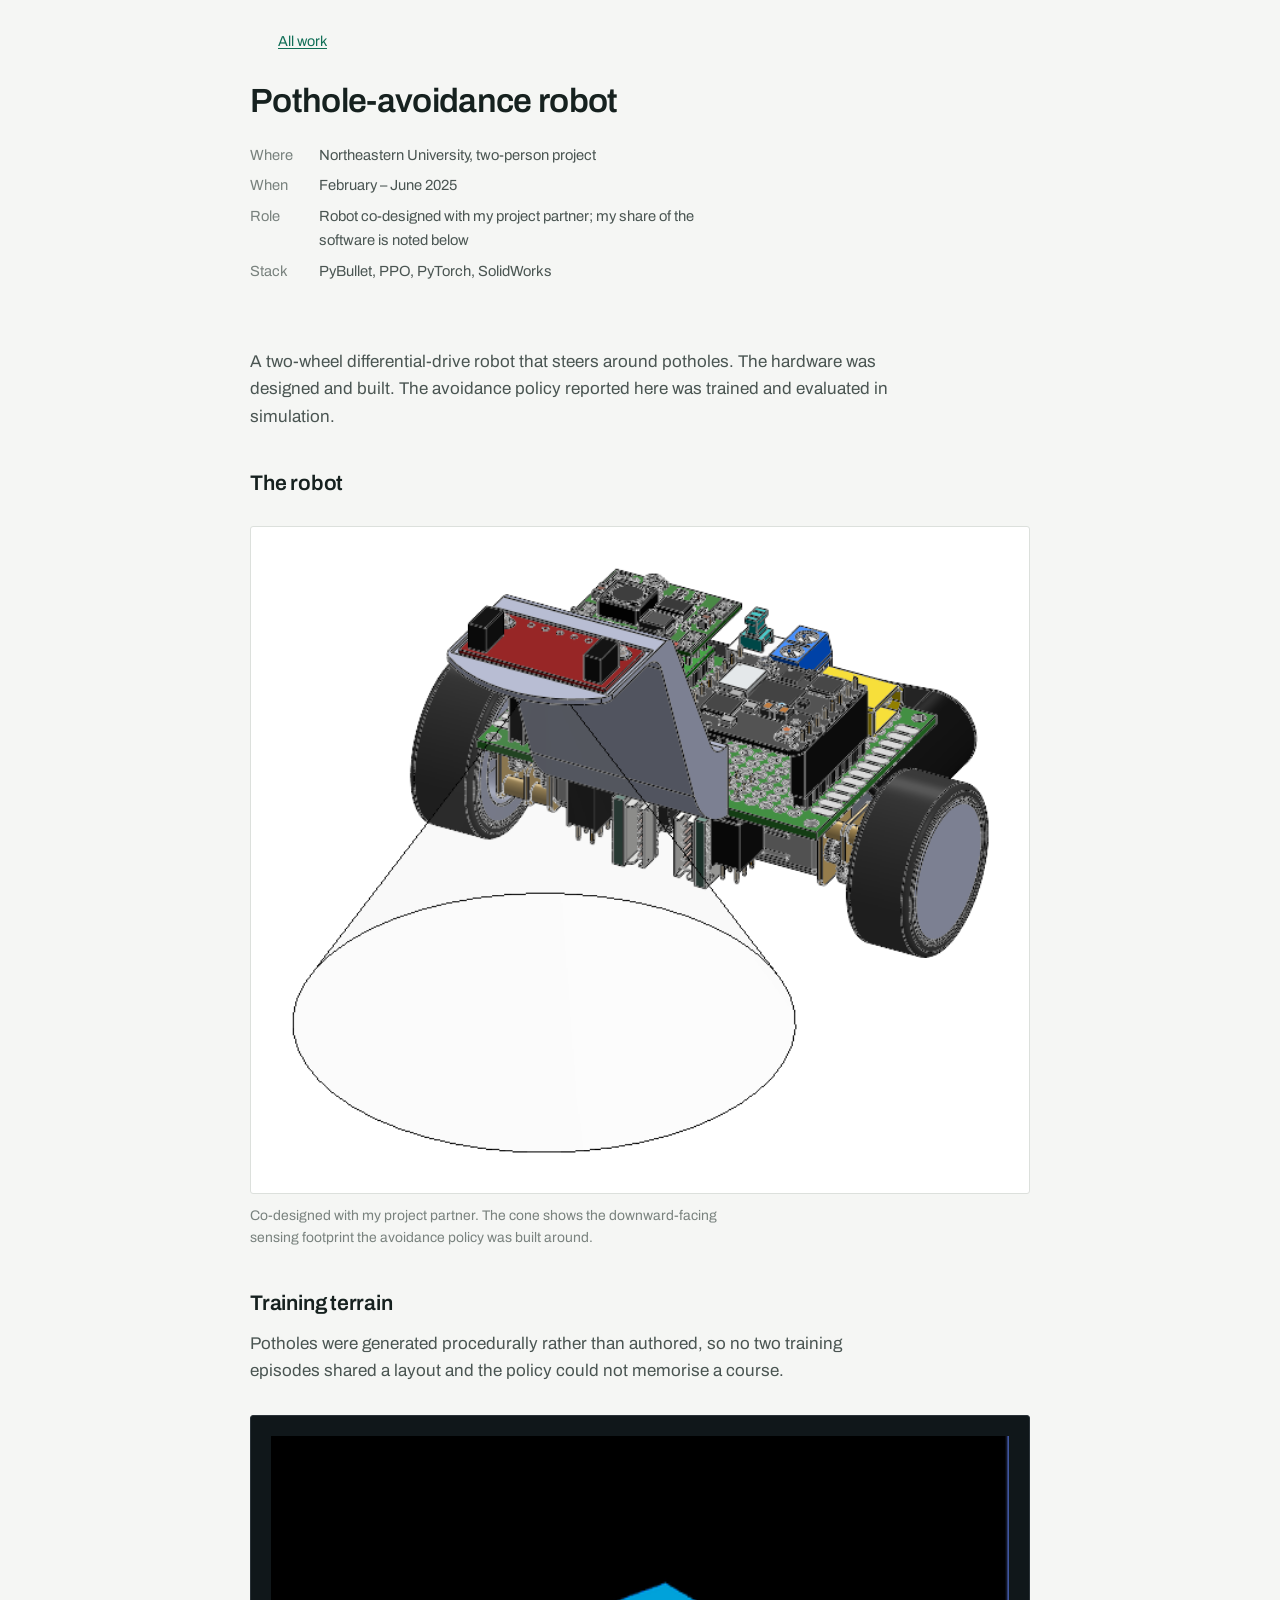
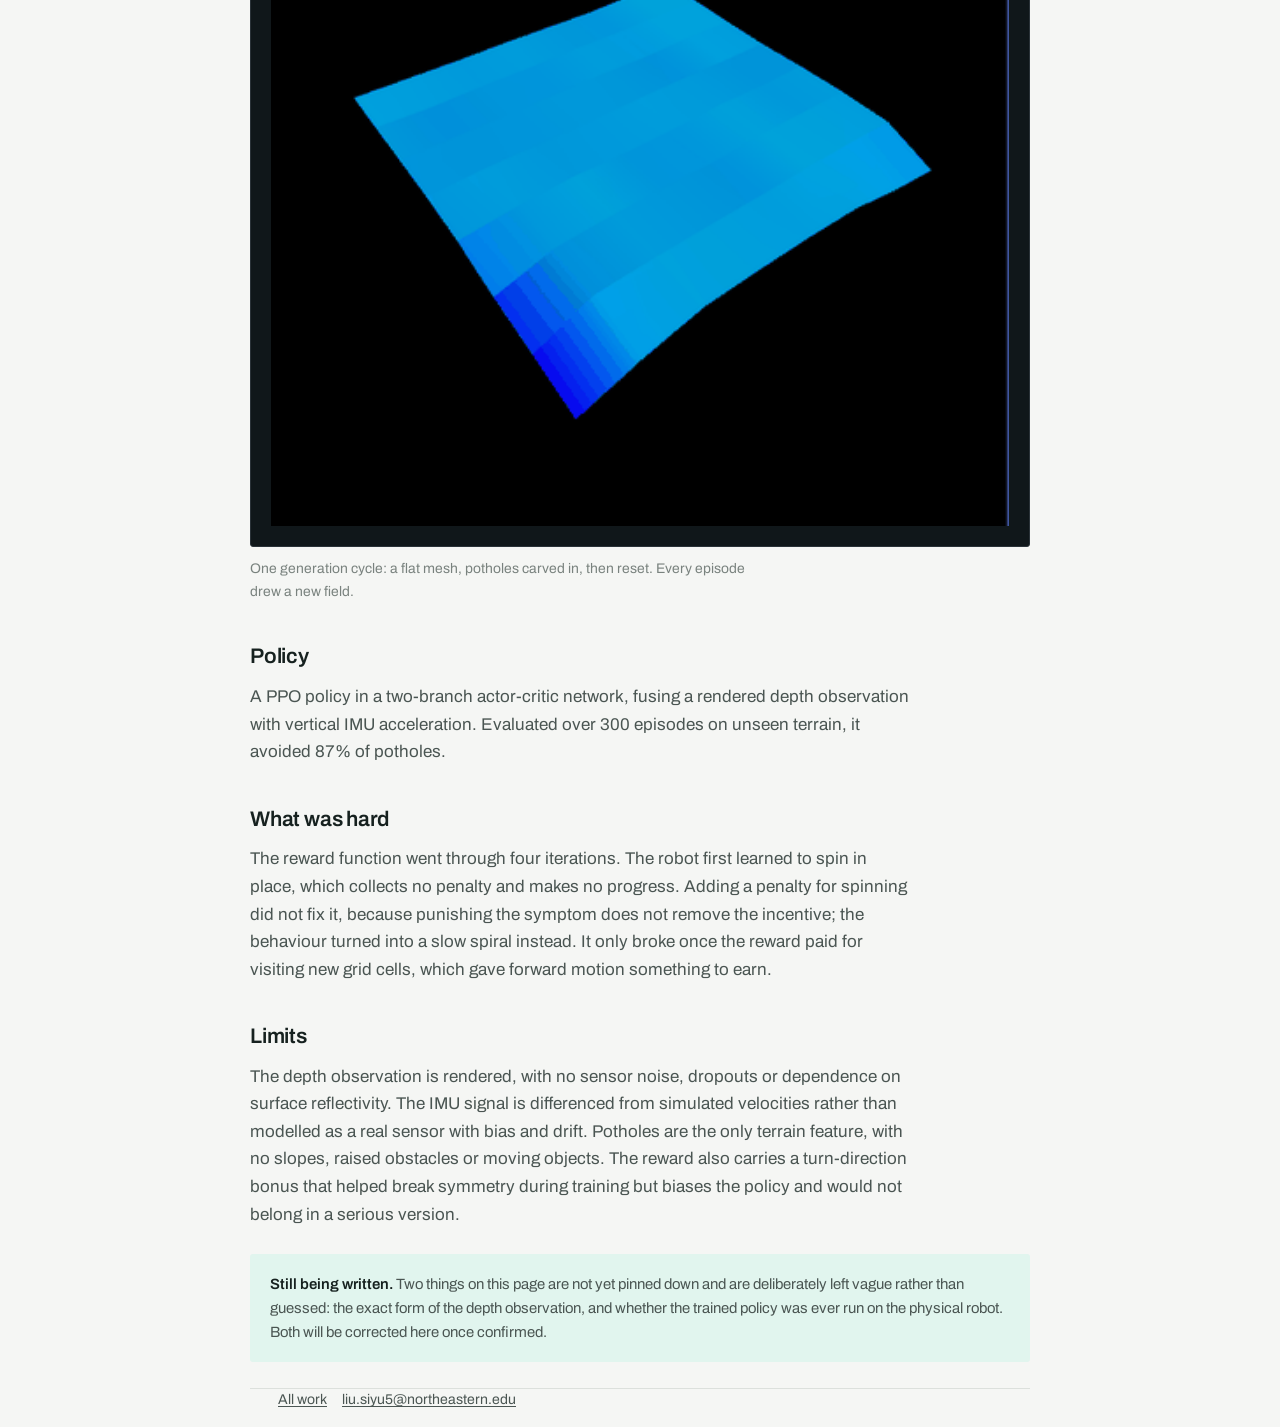
==== projects/pothole-avoidance.html @ 48fe31e1 "New Profolio" ====
<!DOCTYPE html>
<html lang="en">
<head>
<meta charset="utf-8">
<meta name="viewport" content="width=device-width, initial-scale=1">
<title>Pothole-avoidance robot — Siyu (Sophia) Liu</title>
<meta name="description" content="A two-wheel differential-drive robot designed and built with a partner, with a PPO avoidance policy trained on procedurally generated pothole terrain in PyBullet.">
<link rel="stylesheet" href="../assets/css/site.css">
</head>
<body>

<div class="wrap narrow"><a class="backlink" href="../index.html">All work</a></div>

<header class="wrap narrow detail-head">
  <h1>Pothole-avoidance robot</h1>
  <dl class="dl">
    <dt>Where</dt>
    <dd>Northeastern University, two-person project</dd>
    <dt>When</dt>
    <dd>February – June 2025</dd>
    <dt>Role</dt>
    <dd>Robot co-designed with my project partner; my share of the software is
      noted below</dd>
    <dt>Stack</dt>
    <dd>PyBullet, PPO, PyTorch, SolidWorks</dd>
  </dl>
</header>

<main class="wrap narrow body-copy">

  <p>A two-wheel differential-drive robot that steers around potholes. The
    hardware was designed and built. The avoidance policy reported here was
    trained and evaluated in simulation.</p>

  <h2>The robot</h2>

  <figure>
    <div class="frame"><img src="../assets/img/robot-cad.png" alt="CAD render of the two-wheel differential-drive robot showing stacked control boards, motor drivers and the downward-facing sensor cone."></div>
    <figcaption>Co-designed with my project partner. The cone shows the
      downward-facing sensing footprint the avoidance policy was built
      around.</figcaption>
  </figure>

  <h2>Training terrain</h2>

  <p>Potholes were generated procedurally rather than authored, so no two
    training episodes shared a layout and the policy could not memorise a
    course.</p>

  <figure>
    <div class="frame dark"><img src="../assets/img/terrain-gen.gif" alt="Animation of a terrain mesh deforming as potholes are carved into it and then flattened again."></div>
    <figcaption>One generation cycle: a flat mesh, potholes carved in, then
      reset. Every episode drew a new field.</figcaption>
  </figure>

  <h2>Policy</h2>

  <p>A PPO policy in a two-branch actor-critic network, fusing a rendered depth
    observation with vertical IMU acceleration. Evaluated over 300 episodes on
    unseen terrain, it avoided 87% of potholes.</p>

  <h2>What was hard</h2>

  <p>The reward function went through four iterations. The robot first learned
    to spin in place, which collects no penalty and makes no progress. Adding a
    penalty for spinning did not fix it, because punishing the symptom does not
    remove the incentive; the behaviour turned into a slow spiral instead. It
    only broke once the reward paid for visiting new grid cells, which gave
    forward motion something to earn.</p>

  <h2>Limits</h2>

  <p>The depth observation is rendered, with no sensor noise, dropouts or
    dependence on surface reflectivity. The IMU signal is differenced from
    simulated velocities rather than modelled as a real sensor with bias and
    drift. Potholes are the only terrain feature, with no slopes, raised
    obstacles or moving objects. The reward also carries a turn-direction bonus
    that helped break symmetry during training but biases the policy and would
    not belong in a serious version.</p>

  <div class="pending">
    <p><strong>Still being written.</strong> Two things on this page are not yet
      pinned down and are deliberately left vague rather than guessed: the exact
      form of the depth observation, and whether the trained policy was ever run
      on the physical robot. Both will be corrected here once confirmed.</p>
  </div>

</main>

<footer class="wrap narrow">
  <p><a href="../index.html">All work</a>
    &nbsp;&nbsp;&nbsp;
    <a href="mailto:liu.siyu5@northeastern.edu">liu.siyu5@northeastern.edu</a></p>
</footer>

</body>
</html>
---- assets/css/site.css ----
@import url('https://fonts.googleapis.com/css2?family=Archivo:wght@400;500;600&display=swap');

:root {
  --paper: #f5f6f4;
  --card: #ffffff;
  --panel: #eceeea;
  --ink: #16211f;
  --ink-2: #4a5552;
  --ink-3: #79827e;
  --rule: #dce0dc;
  --accent: #0f6e56;
  --accent-soft: #e1f5ee;
  --measure: 66ch;
}

*, *::before, *::after { box-sizing: border-box; }

html { -webkit-text-size-adjust: 100%; }

body {
  margin: 0;
  background: var(--paper);
  color: var(--ink);
  font: 400 17px/1.62 'Archivo', system-ui, -apple-system, sans-serif;
  font-feature-settings: 'tnum' 1;
  -webkit-font-smoothing: antialiased;
}

.wrap { max-width: 1060px; margin: 0 auto; padding: 0 28px; }
.narrow { max-width: 780px; }

a { color: var(--accent); text-decoration-thickness: 1px; text-underline-offset: 2px; }
a:focus-visible, .card:focus-visible {
  outline: 2px solid var(--accent);
  outline-offset: 3px;
}

h1, h2, h3 { font-weight: 600; line-height: 1.22; margin: 0; }
h1 { font-size: 2.55rem; letter-spacing: -0.02em; }
h2 { font-size: 1.32rem; letter-spacing: -0.01em; }
h3 { font-size: 1.02rem; }
p { margin: 0 0 1.05em; max-width: var(--measure); }

/* ------------------------------------------------------------- masthead */
.masthead { padding: 76px 0 34px; }
.masthead h1 { max-width: 16ch; }
.role {
  margin: 14px 0 0;
  font-size: 1.12rem;
  color: var(--ink-2);
  max-width: 46ch;
}
.meta-links {
  margin-top: 26px;
  display: flex;
  flex-wrap: wrap;
  gap: 10px 22px;
  font-size: 0.93rem;
}
.note {
  margin-top: 30px;
  padding-left: 14px;
  border-left: 2px solid var(--accent);
  font-size: 0.93rem;
  color: var(--ink-2);
  max-width: 58ch;
}
.note p { margin: 0; }

hr.rule { border: 0; border-top: 1px solid var(--rule); margin: 0; }

/* ----------------------------------------------------------------- grid */
.grid {
  display: grid;
  grid-template-columns: repeat(2, 1fr);
  gap: 54px 40px;
  padding: 46px 0 80px;
}
.card {
  display: block;
  color: inherit;
  text-decoration: none;
}
.card .panel {
  background: var(--panel);
  border: 1px solid var(--rule);
  border-radius: 3px;
  aspect-ratio: 16 / 10;
  display: flex;
  align-items: center;
  justify-content: center;
  padding: 12px;
  overflow: hidden;
}
.card .panel img, .card .panel svg {
  max-width: 100%;
  max-height: 100%;
  width: auto;
  height: auto;
  display: block;
}
.card .panel.is-pending {
  color: var(--ink-3);
  font-size: 0.88rem;
  text-align: center;
}
.card h2 { margin-top: 18px; }
.card .blurb { margin: 7px 0 0; font-size: 0.95rem; color: var(--ink-2); }
.card .when { margin: 9px 0 0; font-size: 0.85rem; color: var(--ink-3); }
.card:hover h2 { color: var(--accent); }

/* ------------------------------------------------------------- detail */
.backlink { display: inline-block; padding: 30px 0 0; font-size: 0.9rem; }
.detail-head { padding: 26px 0 30px; }
.detail-head h1 { font-size: 2.1rem; max-width: 20ch; }
.dl {
  margin: 22px 0 0;
  display: grid;
  grid-template-columns: max-content 1fr;
  gap: 7px 26px;
  font-size: 0.92rem;
  max-width: 58ch;
}
.dl dt { color: var(--ink-3); }
.dl dd { margin: 0; color: var(--ink-2); }

.body-copy { padding: 34px 0 0; }
.body-copy h2 { margin: 40px 0 14px; }
.body-copy h3 { margin: 28px 0 8px; }
.body-copy p { color: var(--ink-2); }
.body-copy strong { font-weight: 600; color: var(--ink); }

figure {
  margin: 30px 0 34px;
  max-width: 940px;
}
figure .frame {
  background: var(--card);
  border: 1px solid var(--rule);
  border-radius: 3px;
  padding: 20px;
}
figure .frame.dark { background: #10171a; border-color: #2a3238; }
figure img, figure svg { display: block; width: 100%; height: auto; }
figure .strip { display: flex; gap: 12px; }
figure .strip img { width: 33.333%; }
figcaption {
  margin-top: 11px;
  font-size: 0.87rem;
  color: var(--ink-3);
  max-width: 62ch;
}

table.spec {
  width: 100%;
  max-width: 940px;
  border-collapse: collapse;
  font-size: 0.92rem;
  margin: 8px 0 30px;
}
table.spec th, table.spec td {
  text-align: left;
  vertical-align: top;
  padding: 9px 18px 9px 0;
  border-bottom: 1px solid var(--rule);
}
table.spec th { font-weight: 600; color: var(--accent); }
table.spec td { color: var(--ink-2); }

.pending {
  margin: 26px 0;
  padding: 18px 20px;
  background: var(--accent-soft);
  border-radius: 3px;
  font-size: 0.93rem;
  color: #085041;
}
.pending p { margin: 0; max-width: none; }

footer {
  border-top: 1px solid var(--rule);
  margin-top: 60px;
  padding: 28px 0 60px;
  font-size: 0.88rem;
  color: var(--ink-3);
}
footer a { color: var(--ink-2); }

@media (max-width: 720px) {
  body { font-size: 16px; }
  .wrap { padding: 0 20px; }
  h1 { font-size: 2rem; }
  .masthead { padding: 46px 0 26px; }
  .grid { grid-template-columns: 1fr; gap: 40px; padding: 34px 0 56px; }
  figure .strip { flex-direction: column; }
  figure .strip img { width: 100%; }
  .dl { grid-template-columns: 1fr; gap: 2px 0; }
  .dl dd { margin-bottom: 10px; }
}

@media (prefers-reduced-motion: reduce) {
  * { animation: none !important; transition: none !important; }
}

/* ------------------------------------------------------- portrait masthead */
.masthead-grid {
  display: grid;
  grid-template-columns: 188px 1fr;
  gap: 40px;
  align-items: start;
  padding: 72px 0 34px;
}
.portrait {
  width: 188px;
  height: 188px;
  border-radius: 3px;
  object-fit: cover;
  display: block;
  border: 1px solid var(--rule);
}
.section-head {
  display: flex;
  align-items: baseline;
  justify-content: space-between;
  gap: 20px;
  padding: 46px 0 0;
}
.section-head h2 { font-size: 1.05rem; letter-spacing: 0.04em; text-transform: uppercase; }
.section-head .count { font-size: 0.85rem; color: var(--ink-3); }
.grid.tight { padding: 26px 0 8px; gap: 44px 40px; }
.card .blurb { display: -webkit-box; -webkit-line-clamp: 2; -webkit-box-orient: vertical; overflow: hidden; }

.extras { padding: 40px 0 0; display: grid; grid-template-columns: 230px 1fr; gap: 34px; align-items: start; }
.extras img { width: 100%; height: auto; display: block; border: 1px solid var(--rule); border-radius: 3px; background: var(--card); padding: 12px; }
.extras h3 { margin-bottom: 6px; }
.extras p { font-size: 0.93rem; color: var(--ink-2); }
.extras .item + .item { margin-top: 22px; }

@media (max-width: 720px) {
  .masthead-grid { grid-template-columns: 1fr; gap: 24px; padding: 42px 0 24px; }
  .portrait { width: 132px; height: 132px; }
  .extras { grid-template-columns: 1fr; gap: 20px; }
}

/* ------------------------------------------------------------ skill line */
.skills {
  margin: 0 0 16px;
  font-size: 0.86rem;
  letter-spacing: 0.045em;
  text-transform: uppercase;
  color: var(--accent);
  display: flex;
  flex-wrap: wrap;
  gap: 6px 0;
  align-items: baseline;
}
.skills span + span::before {
  content: "";
  display: inline-block;
  width: 3px; height: 3px;
  border-radius: 50%;
  background: var(--ink-3);
  margin: 0 11px 3px;
}
@media (max-width: 720px) {
  .skills { font-size: 0.78rem; }
  .skills span + span::before { margin: 0 8px 3px; }
}
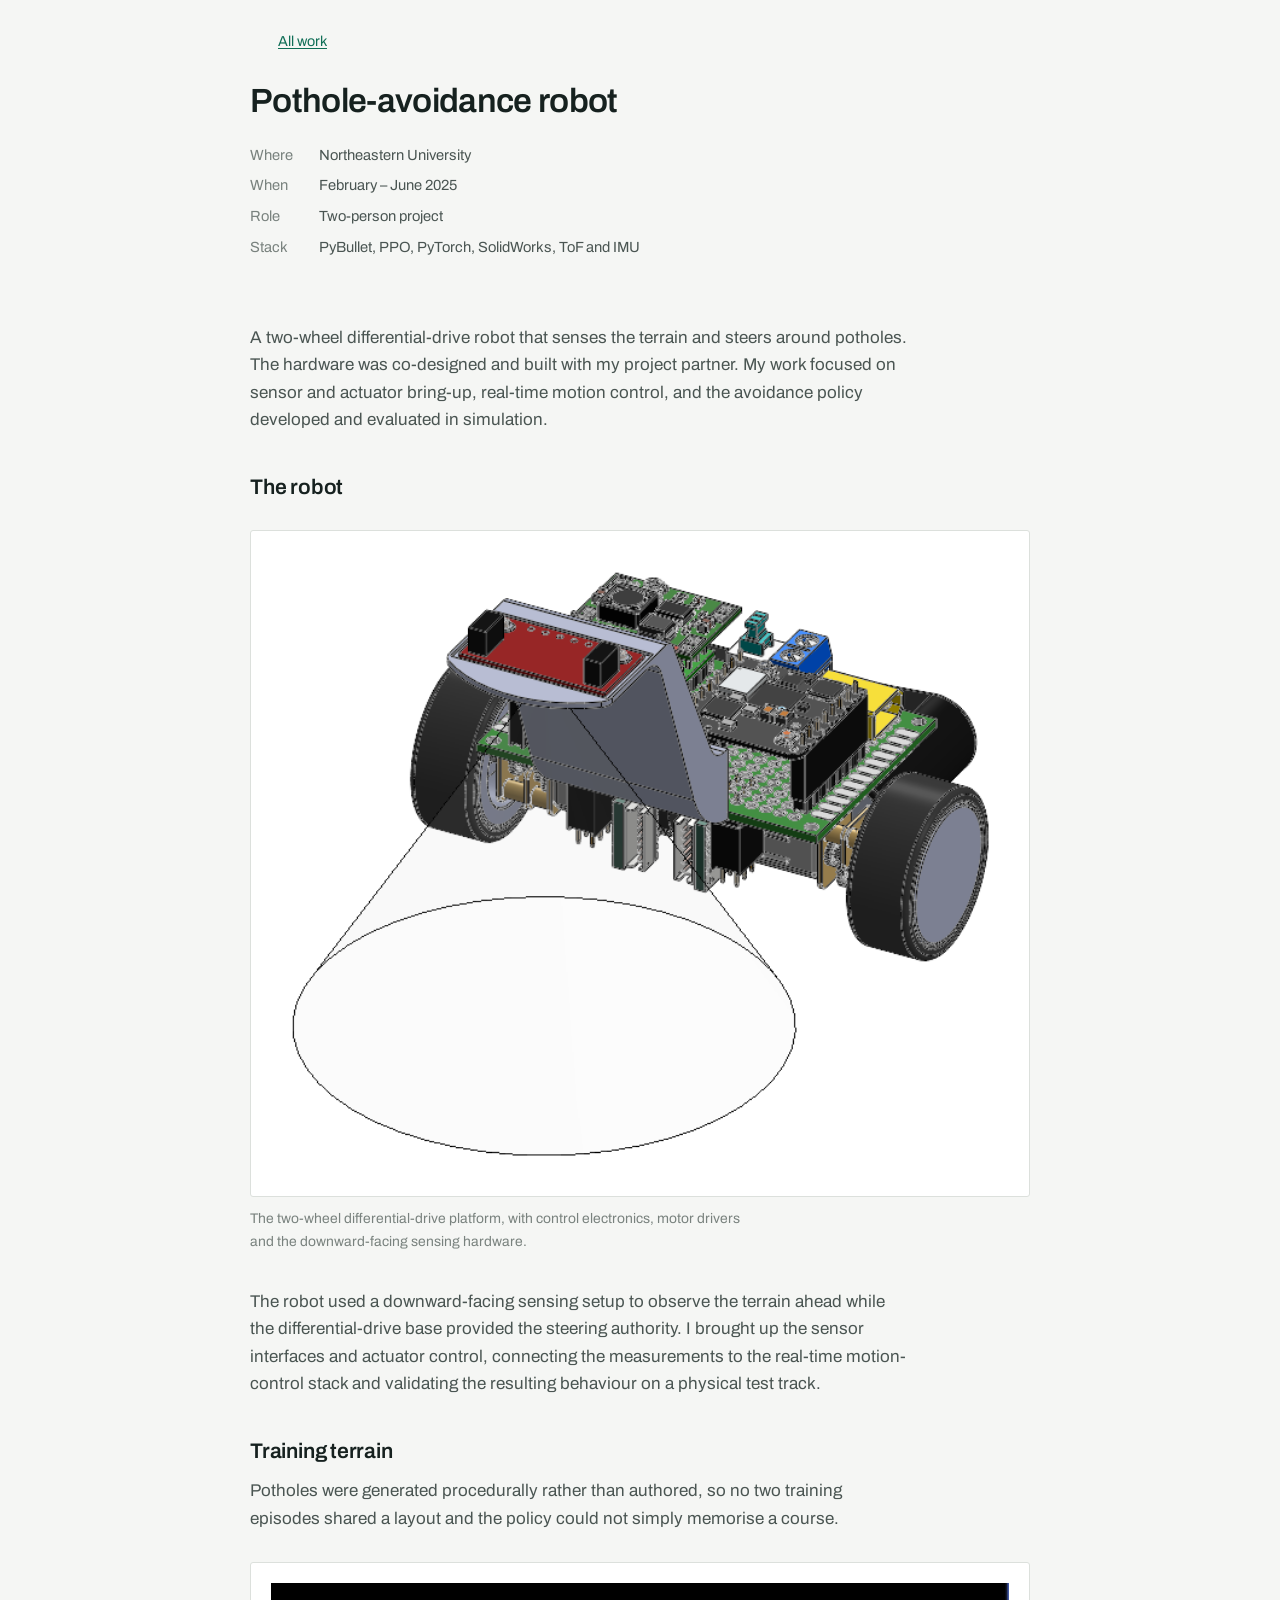
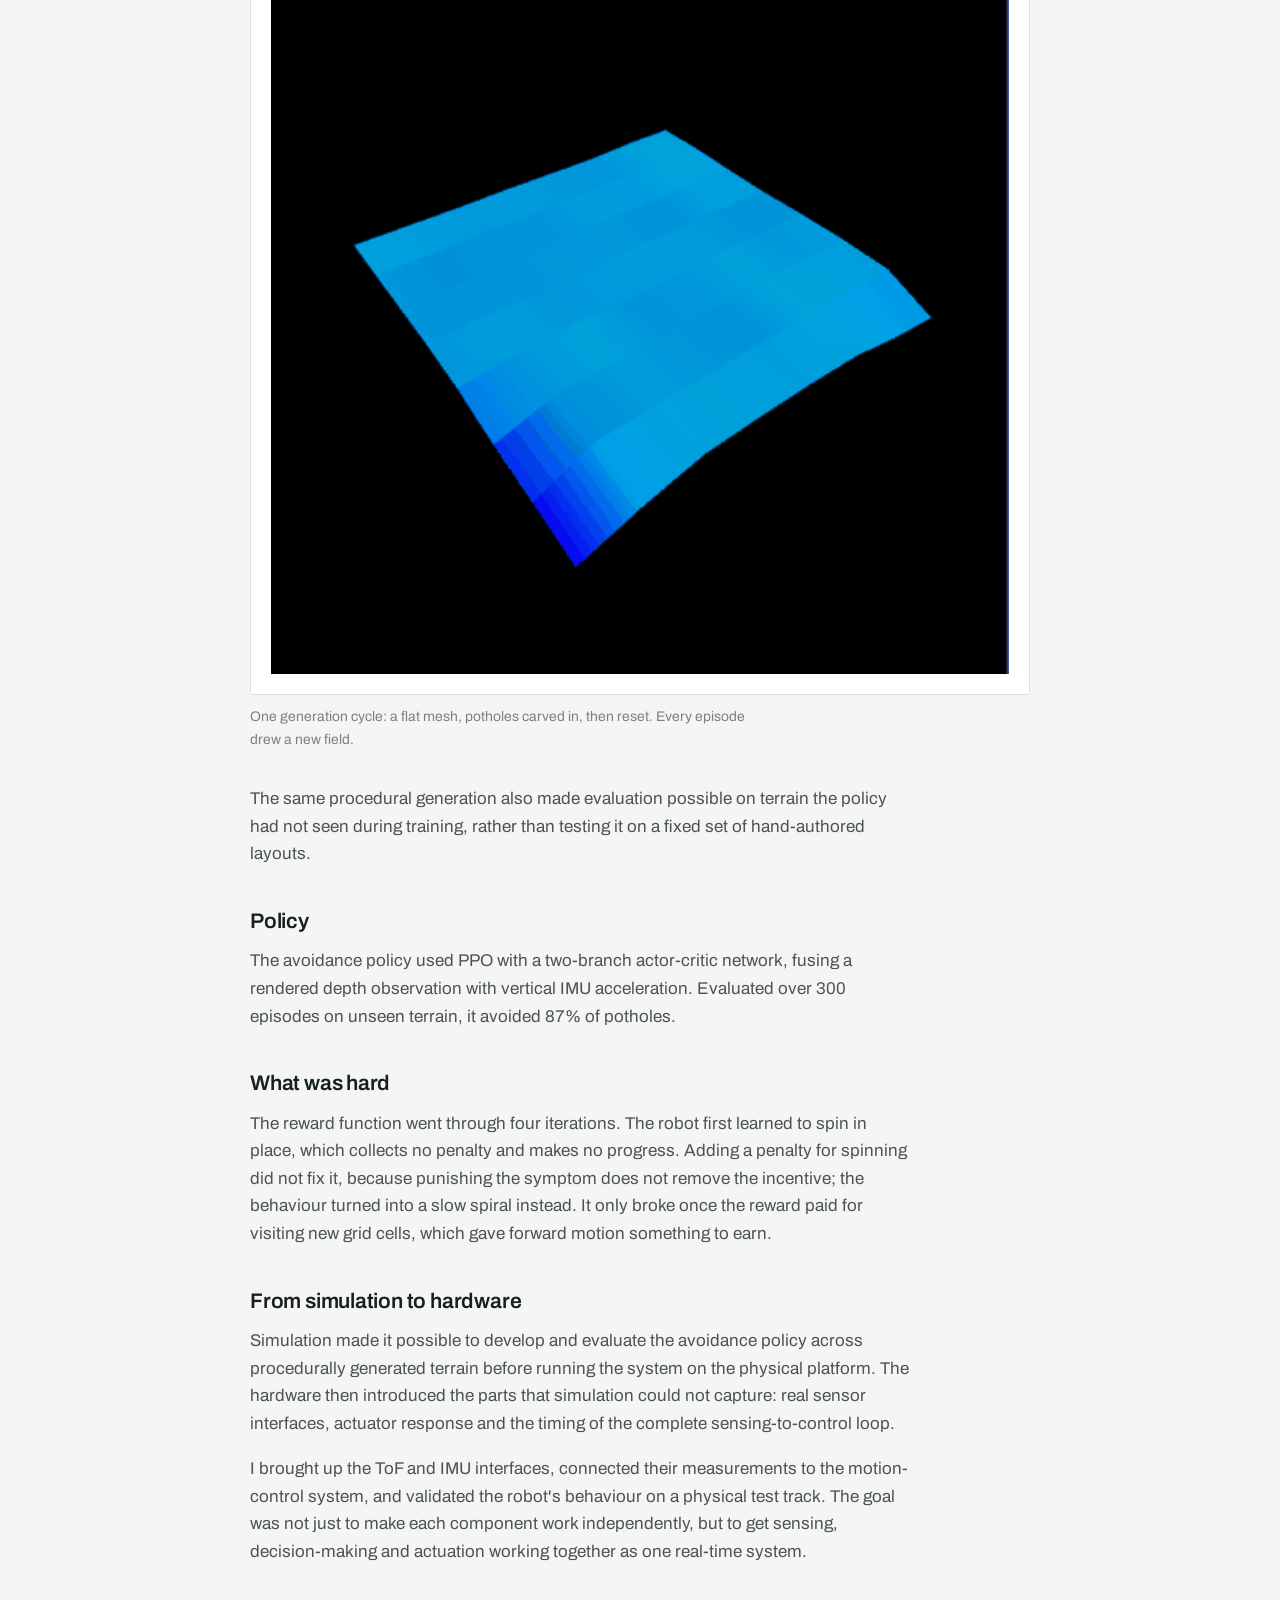
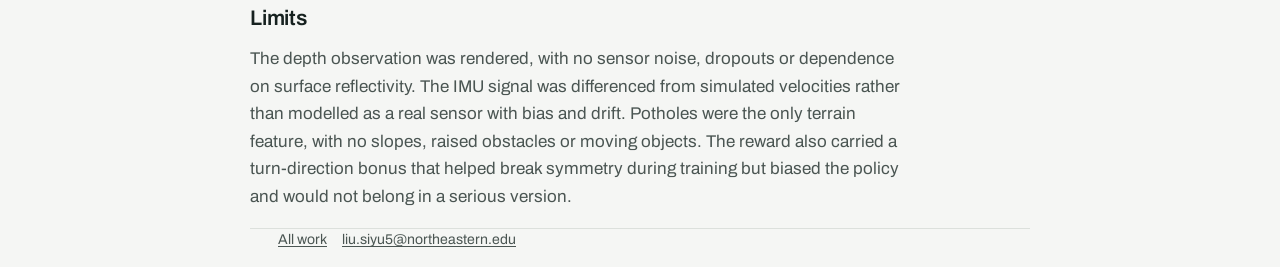
==== commit b22301a5: "Update Proj and main page" ====
--- a/projects/pothole-avoidance.html
+++ b/projects/pothole-avoidance.html
@@ -4,7 +4,7 @@
 <meta charset="utf-8">
 <meta name="viewport" content="width=device-width, initial-scale=1">
 <title>Pothole-avoidance robot — Siyu (Sophia) Liu</title>
-<meta name="description" content="A two-wheel differential-drive robot designed and built with a partner, with a PPO avoidance policy trained on procedurally generated pothole terrain in PyBullet.">
+<meta name="description" content="A two-wheel mobile robot integrating ToF and IMU sensing with real-time motion control, with a PPO pothole-avoidance policy developed in simulation and evaluated on unseen terrain.">
 <link rel="stylesheet" href="../assets/css/site.css">
 </head>
 <body>
@@ -15,75 +15,92 @@
   <h1>Pothole-avoidance robot</h1>
   <dl class="dl">
     <dt>Where</dt>
-    <dd>Northeastern University, two-person project</dd>
+    <dd>Northeastern University</dd>
     <dt>When</dt>
     <dd>February – June 2025</dd>
     <dt>Role</dt>
-    <dd>Robot co-designed with my project partner; my share of the software is
-      noted below</dd>
+    <dd>Two-person project</dd>
     <dt>Stack</dt>
-    <dd>PyBullet, PPO, PyTorch, SolidWorks</dd>
+    <dd>PyBullet, PPO, PyTorch, SolidWorks, ToF and IMU</dd>
   </dl>
 </header>
 
 <main class="wrap narrow body-copy">
 
-  <p>A two-wheel differential-drive robot that steers around potholes. The
-    hardware was designed and built. The avoidance policy reported here was
-    trained and evaluated in simulation.</p>
+  <p>A two-wheel differential-drive robot that senses the terrain and steers
+    around potholes. The hardware was co-designed and built with my project
+    partner. My work focused on sensor and actuator bring-up, real-time motion
+    control, and the avoidance policy developed and evaluated in simulation.</p>
 
   <h2>The robot</h2>
 
   <figure>
     <div class="frame"><img src="../assets/img/robot-cad.png" alt="CAD render of the two-wheel differential-drive robot showing stacked control boards, motor drivers and the downward-facing sensor cone."></div>
-    <figcaption>Co-designed with my project partner. The cone shows the
-      downward-facing sensing footprint the avoidance policy was built
-      around.</figcaption>
+    <figcaption>The two-wheel differential-drive platform, with control
+      electronics, motor drivers and the downward-facing sensing hardware.</figcaption>
   </figure>
+
+  <p>The robot used a downward-facing sensing setup to observe the terrain
+    ahead while the differential-drive base provided the steering authority.
+    I brought up the sensor interfaces and actuator control, connecting the
+    measurements to the real-time motion-control stack and validating the
+    resulting behaviour on a physical test track.</p>
 
   <h2>Training terrain</h2>
 
   <p>Potholes were generated procedurally rather than authored, so no two
-    training episodes shared a layout and the policy could not memorise a
-    course.</p>
+    training episodes shared a layout and the policy could not simply memorise
+    a course.</p>
 
   <figure>
-    <div class="frame dark"><img src="../assets/img/terrain-gen.gif" alt="Animation of a terrain mesh deforming as potholes are carved into it and then flattened again."></div>
+    <div class="frame"><img src="../assets/img/terrain-gen.gif" alt="Animation of a terrain mesh deforming as potholes are carved into it and then flattened again."></div>
     <figcaption>One generation cycle: a flat mesh, potholes carved in, then
       reset. Every episode drew a new field.</figcaption>
   </figure>
 
+  <p>The same procedural generation also made evaluation possible on terrain
+    the policy had not seen during training, rather than testing it on a
+    fixed set of hand-authored layouts.</p>
+
   <h2>Policy</h2>
 
-  <p>A PPO policy in a two-branch actor-critic network, fusing a rendered depth
-    observation with vertical IMU acceleration. Evaluated over 300 episodes on
-    unseen terrain, it avoided 87% of potholes.</p>
+  <p>The avoidance policy used PPO with a two-branch actor-critic network,
+    fusing a rendered depth observation with vertical IMU acceleration.
+    Evaluated over 300 episodes on unseen terrain, it avoided 87% of
+    potholes.</p>
 
   <h2>What was hard</h2>
 
   <p>The reward function went through four iterations. The robot first learned
-    to spin in place, which collects no penalty and makes no progress. Adding a
-    penalty for spinning did not fix it, because punishing the symptom does not
-    remove the incentive; the behaviour turned into a slow spiral instead. It
-    only broke once the reward paid for visiting new grid cells, which gave
+    to spin in place, which collects no penalty and makes no progress. Adding
+    a penalty for spinning did not fix it, because punishing the symptom does
+    not remove the incentive; the behaviour turned into a slow spiral instead.
+    It only broke once the reward paid for visiting new grid cells, which gave
     forward motion something to earn.</p>
+
+  <h2>From simulation to hardware</h2>
+
+  <p>Simulation made it possible to develop and evaluate the avoidance policy
+    across procedurally generated terrain before running the system on the
+    physical platform. The hardware then introduced the parts that simulation
+    could not capture: real sensor interfaces, actuator response and the
+    timing of the complete sensing-to-control loop.</p>
+
+  <p>I brought up the ToF and IMU interfaces, connected their measurements to
+    the motion-control system, and validated the robot's behaviour on a
+    physical test track. The goal was not just to make each component work
+    independently, but to get sensing, decision-making and actuation working
+    together as one real-time system.</p>
 
   <h2>Limits</h2>
 
-  <p>The depth observation is rendered, with no sensor noise, dropouts or
-    dependence on surface reflectivity. The IMU signal is differenced from
+  <p>The depth observation was rendered, with no sensor noise, dropouts or
+    dependence on surface reflectivity. The IMU signal was differenced from
     simulated velocities rather than modelled as a real sensor with bias and
-    drift. Potholes are the only terrain feature, with no slopes, raised
-    obstacles or moving objects. The reward also carries a turn-direction bonus
-    that helped break symmetry during training but biases the policy and would
-    not belong in a serious version.</p>
-
-  <div class="pending">
-    <p><strong>Still being written.</strong> Two things on this page are not yet
-      pinned down and are deliberately left vague rather than guessed: the exact
-      form of the depth observation, and whether the trained policy was ever run
-      on the physical robot. Both will be corrected here once confirmed.</p>
-  </div>
+    drift. Potholes were the only terrain feature, with no slopes, raised
+    obstacles or moving objects. The reward also carried a turn-direction
+    bonus that helped break symmetry during training but biased the policy and
+    would not belong in a serious version.</p>
 
 </main>
 
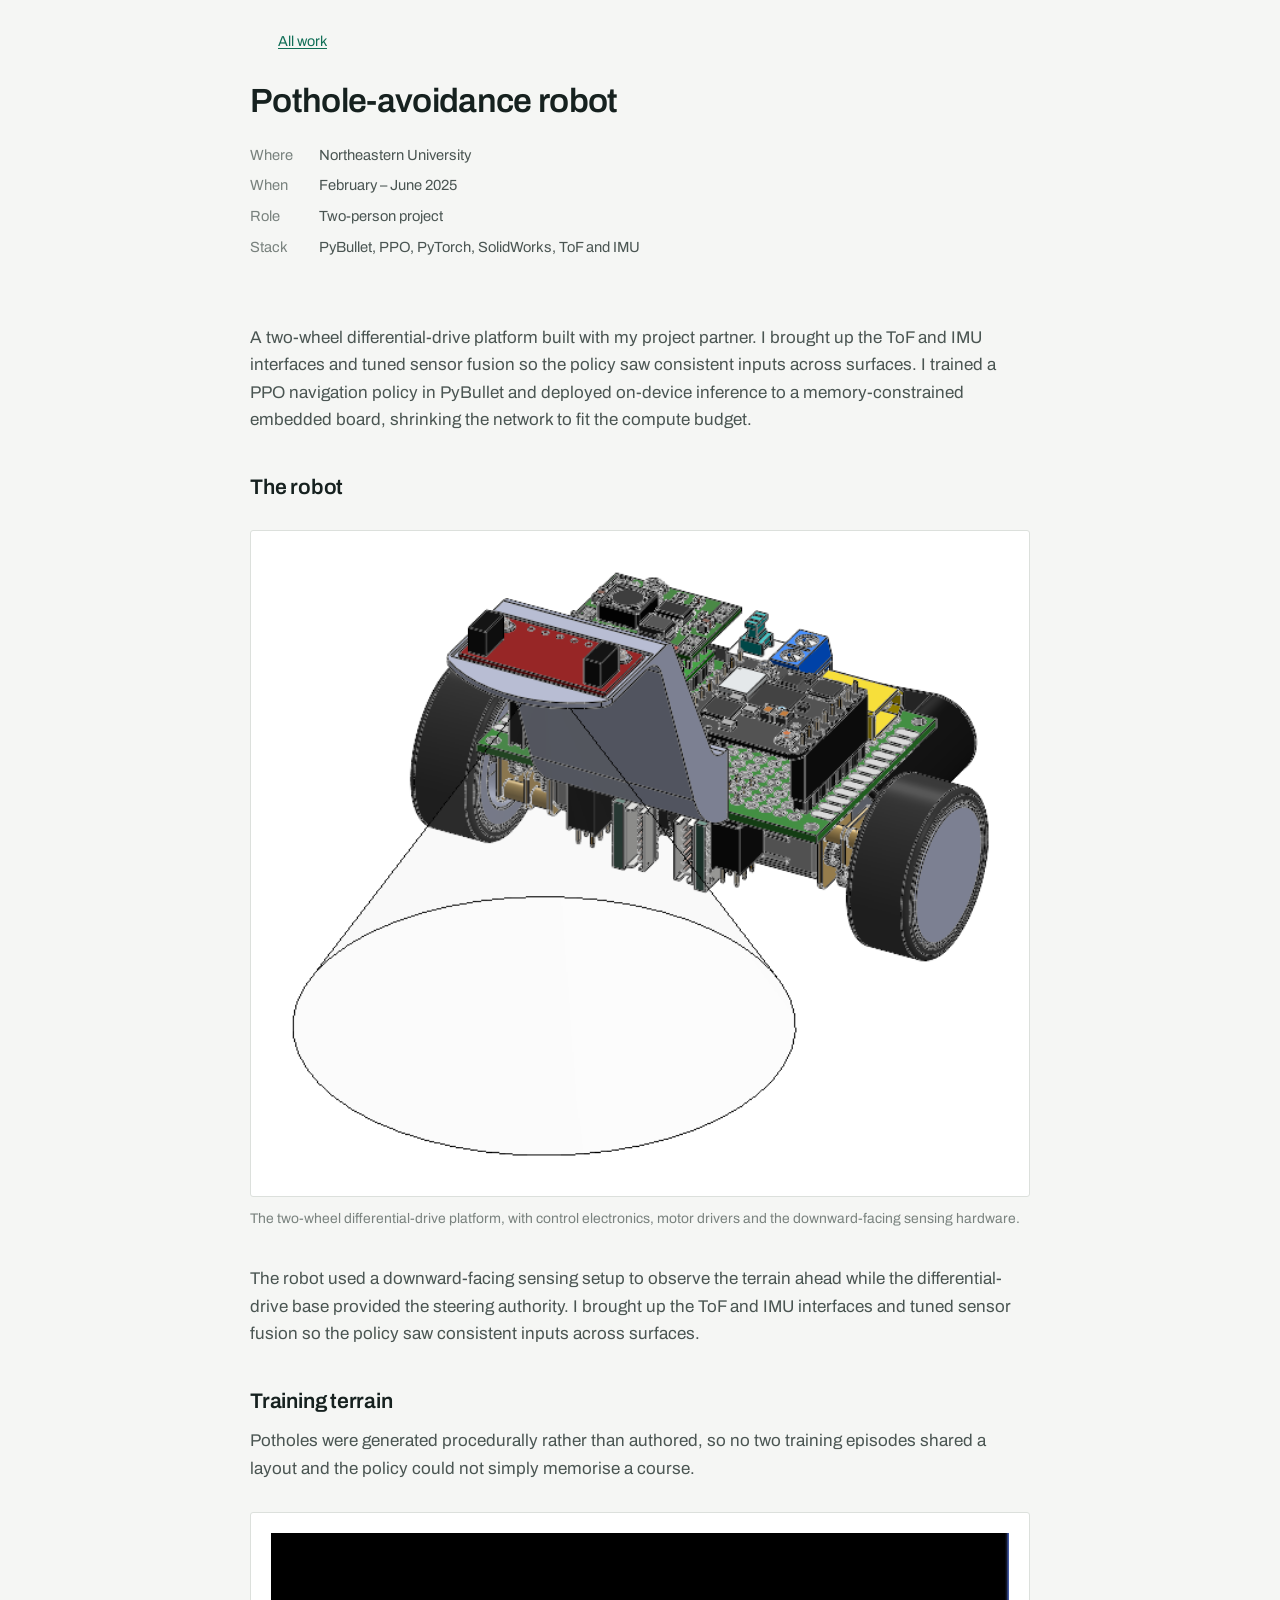
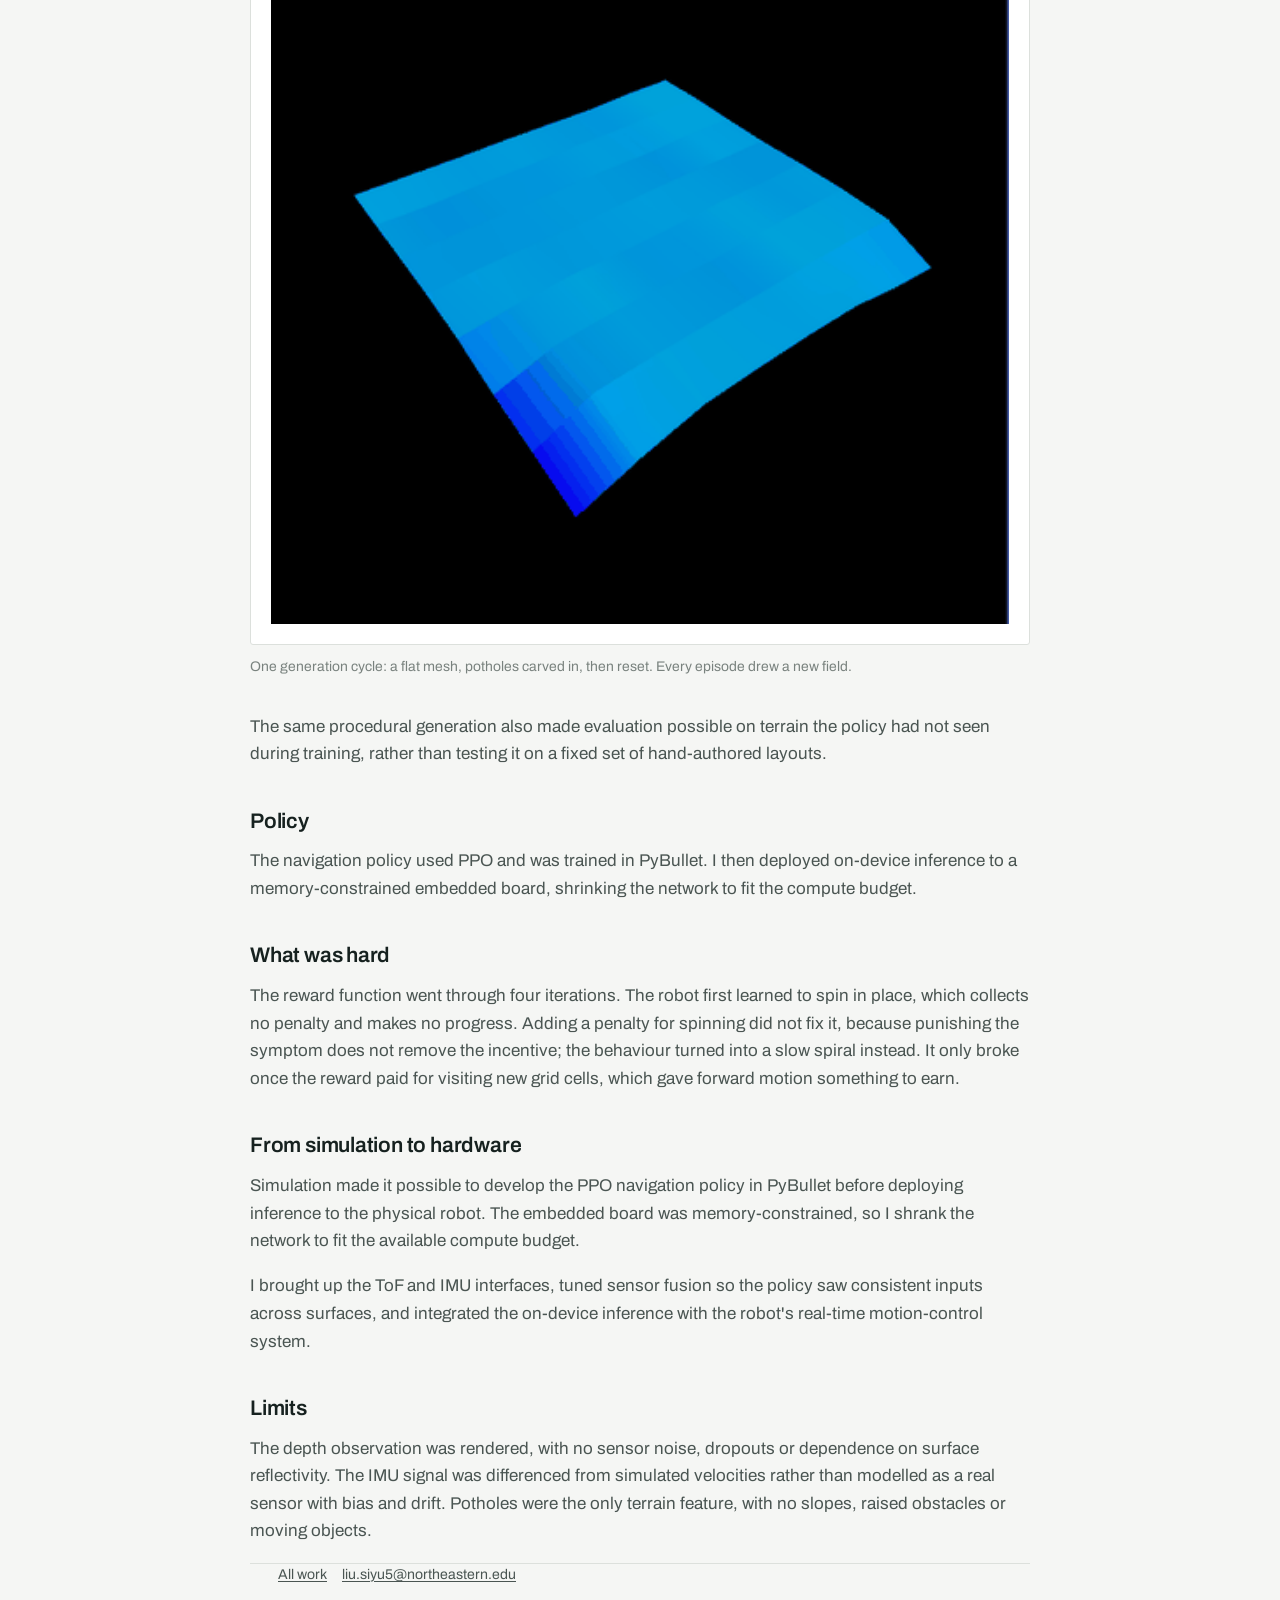
==== commit 21566da8: "update details" ====
--- a/projects/pothole-avoidance.html
+++ b/projects/pothole-avoidance.html
@@ -27,10 +27,11 @@
 
 <main class="wrap narrow body-copy">
 
-  <p>A two-wheel differential-drive robot that senses the terrain and steers
-    around potholes. The hardware was co-designed and built with my project
-    partner. My work focused on sensor and actuator bring-up, real-time motion
-    control, and the avoidance policy developed and evaluated in simulation.</p>
+  <p>A two-wheel differential-drive platform built with my project partner. I
+    brought up the ToF and IMU interfaces and tuned sensor fusion so the policy
+    saw consistent inputs across surfaces. I trained a PPO navigation policy in
+    PyBullet and deployed on-device inference to a memory-constrained embedded
+    board, shrinking the network to fit the compute budget.</p>
 
   <h2>The robot</h2>
 
@@ -42,9 +43,8 @@
 
   <p>The robot used a downward-facing sensing setup to observe the terrain
     ahead while the differential-drive base provided the steering authority.
-    I brought up the sensor interfaces and actuator control, connecting the
-    measurements to the real-time motion-control stack and validating the
-    resulting behaviour on a physical test track.</p>
+    I brought up the ToF and IMU interfaces and tuned sensor fusion so the
+    policy saw consistent inputs across surfaces.</p>
 
   <h2>Training terrain</h2>
 
@@ -64,10 +64,9 @@
 
   <h2>Policy</h2>
 
-  <p>The avoidance policy used PPO with a two-branch actor-critic network,
-    fusing a rendered depth observation with vertical IMU acceleration.
-    Evaluated over 300 episodes on unseen terrain, it avoided 87% of
-    potholes.</p>
+  <p>The navigation policy used PPO and was trained in PyBullet. I then
+    deployed on-device inference to a memory-constrained embedded board,
+    shrinking the network to fit the compute budget.</p>
 
   <h2>What was hard</h2>
 
@@ -80,17 +79,14 @@
 
   <h2>From simulation to hardware</h2>
 
-  <p>Simulation made it possible to develop and evaluate the avoidance policy
-    across procedurally generated terrain before running the system on the
-    physical platform. The hardware then introduced the parts that simulation
-    could not capture: real sensor interfaces, actuator response and the
-    timing of the complete sensing-to-control loop.</p>
+  <p>Simulation made it possible to develop the PPO navigation policy in
+    PyBullet before deploying inference to the physical robot. The embedded
+    board was memory-constrained, so I shrank the network to fit the available
+    compute budget.</p>
 
-  <p>I brought up the ToF and IMU interfaces, connected their measurements to
-    the motion-control system, and validated the robot's behaviour on a
-    physical test track. The goal was not just to make each component work
-    independently, but to get sensing, decision-making and actuation working
-    together as one real-time system.</p>
+  <p>I brought up the ToF and IMU interfaces, tuned sensor fusion so the policy
+    saw consistent inputs across surfaces, and integrated the on-device
+    inference with the robot's real-time motion-control system.</p>
 
   <h2>Limits</h2>
 
@@ -98,9 +94,7 @@
     dependence on surface reflectivity. The IMU signal was differenced from
     simulated velocities rather than modelled as a real sensor with bias and
     drift. Potholes were the only terrain feature, with no slopes, raised
-    obstacles or moving objects. The reward also carried a turn-direction
-    bonus that helped break symmetry during training but biased the policy and
-    would not belong in a serious version.</p>
+    obstacles or moving objects.</p>
 
 </main>
 
@@ -111,4 +105,4 @@
 </footer>
 
 </body>
-</html>
+</html>
--- a/assets/css/site.css
+++ b/assets/css/site.css
@@ -10,7 +10,7 @@
   --rule: #dce0dc;
   --accent: #0f6e56;
   --accent-soft: #e1f5ee;
-  --measure: 66ch;
+  --measure: 99ch;
 }
 
 *, *::before, *::after { box-sizing: border-box; }
@@ -112,14 +112,14 @@
 /* ------------------------------------------------------------- detail */
 .backlink { display: inline-block; padding: 30px 0 0; font-size: 0.9rem; }
 .detail-head { padding: 26px 0 30px; }
-.detail-head h1 { font-size: 2.1rem; max-width: 20ch; }
+.detail-head h1 { font-size: 2.1rem; max-width: none; }
 .dl {
   margin: 22px 0 0;
   display: grid;
   grid-template-columns: max-content 1fr;
   gap: 7px 26px;
   font-size: 0.92rem;
-  max-width: 58ch;
+  max-width: none;
 }
 .dl dt { color: var(--ink-3); }
 .dl dd { margin: 0; color: var(--ink-2); }
@@ -148,7 +148,7 @@
   margin-top: 11px;
   font-size: 0.87rem;
   color: var(--ink-3);
-  max-width: 62ch;
+  max-width: none;
 }
 
 table.spec {
